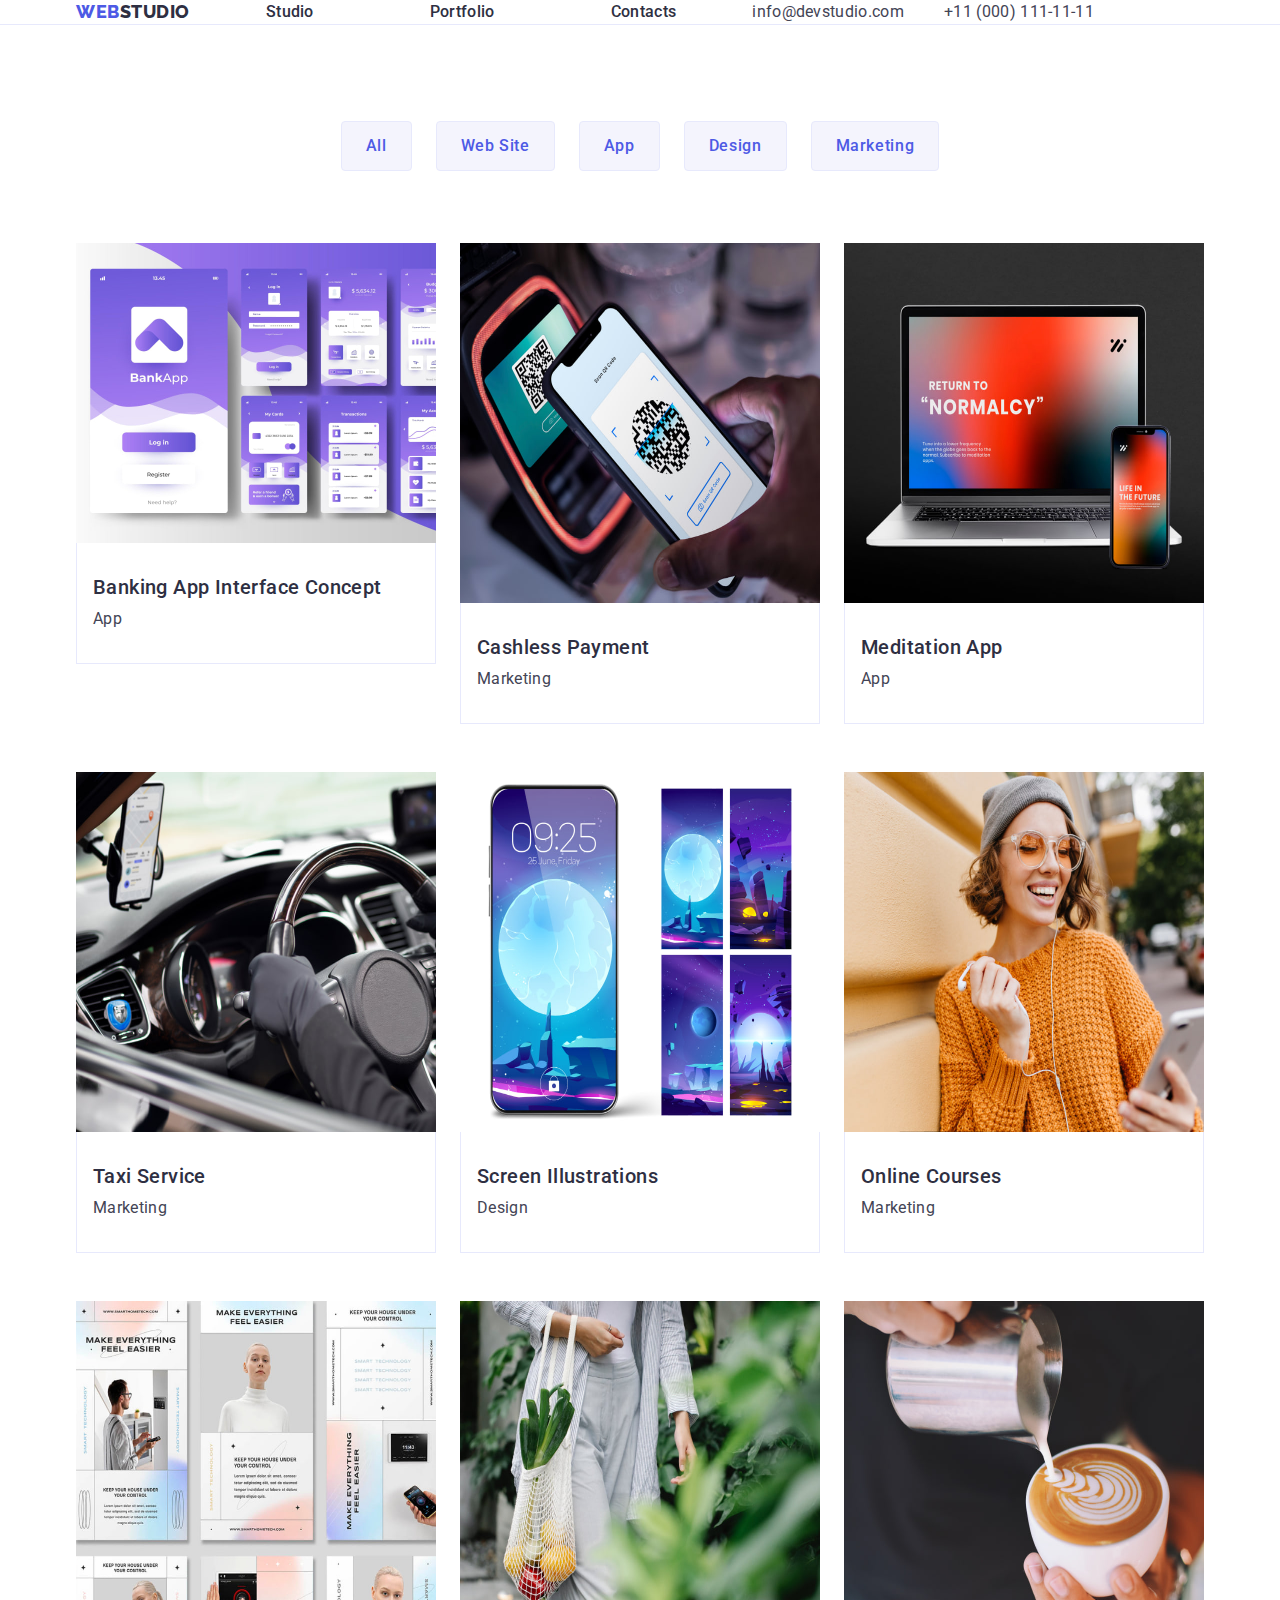
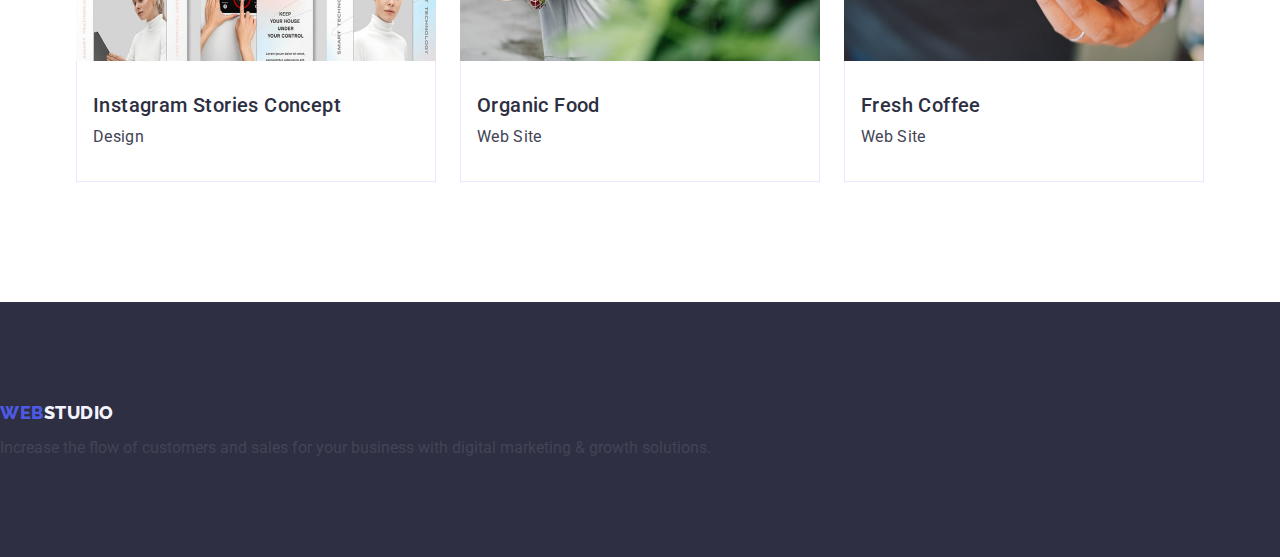
==== portfolio.html @ 80052403 "1" ====
<!DOCTYPE html>
<html lang="en">
    <head>
        <meta charset="UTF-8">
        <meta http-equiv="X-UA-Compatible" content="IE=edge">
        <meta name="viewport" content="width=device-width, initial-scale=1.0">
        <title>WebStudio</title>

        <link rel="preconnect" href="https://fonts.googleapis.com">
        <link rel="preconnect" href="https://fonts.gstatic.com" crossorigin>
        <link href="https://fonts.googleapis.com/css2?family=Raleway:ital,wght@0,800;1,800&family=Roboto:ital,wght@0,400;0,500;0,700;0,900;1,400;1,500;1,700;1,900&display=swap" rel="stylesheet">
        
        <link rel="stylesheet" href="https://cdnjs.cloudflare.com/ajax/libs/modern-normalize/1.1.0/modern-normalize.min.css"
            integrity="sha512-wpPYUAdjBVSE4KJnH1VR1HeZfpl1ub8YT/NKx4PuQ5NmX2tKuGu6U/JRp5y+Y8XG2tV+wKQpNHVUX03MfMFn9Q=="
            crossorigin="anonymous" referrerpolicy="no-referrer" />
            
        <link rel="stylesheet" href="https://cdn.jsdelivr.net/npm/modern-normalize@1.1.0/modern-normalize.min.css" />
        <link rel="stylesheet" href="./css/style.css">
        

    </head>
    <body> 
        <!--Header-->
        <header class="logo-header">
            
                <div class="container-nav container">
                    <nav class="navigation">
                        <a href="./index.html" class="logo-header-link link">Web<span class="logo-header-blue">Studio</span></a>
                        <ul class="header-list">
                            <li><a href="./index.html" class="link-menu link">Studio</a></li>
                            <li><a href="./portfolio.html" class="link-menu link">Portfolio</a></li>
                            <li><a href="" class="link-menu link">Contacts</a></li>
                        </ul>
                    </nav>
                    <address class="contact-list">
                        <ul class="header-list">
                            <li><a href="mailto:info@devstudio.com" class="link-contact link">info@devstudio.com</a></li>
                            <li><a href="tel:+110001111111" class="link-contact link">+11 (000) 111-11-11</a></li>
                        </ul>
                    </address>
                </div>
               
        </header>
        <main>
            <!--Section-->
            <section class="section-mt">
                <div class="container">
                    <!--FilterS-->
                    <h1 hidden>Filters</h1>
                    <ul class="section-mt-list">
                        <li><button class="filter-btn-active" type="button">All</button></li>
                        <li><button class="filter-btn-active" type="button">Web Site</button></li>
                        <li><button class="filter-btn-active" type="button">App</button></li>
                        <li><button class="filter-btn-active" type="button">Design</button></li>
                        <li><button class="filter-btn-active" type="button">Marketing</button></li>
                    </ul>
                    <ul class="section-mw-list">
                                <li class="app-item">
                                    <a href="" class="link"><img src="./images/app.jpg" alt="Banking App Interface Concept" width="360" class="filters-list">
                                        <div class="app-container">
                                            <h2 class="list-text">Banking App Interface Concept</h2>
                                            <p class="list-name">App</p>
                                        </div>
                                    </a>
                                </li>
                        
                        <li class="app-item">
                            <a href="" class="link"><img src="./images/orkod.jpg" alt="Cashless Payment" width="360" height="360" class="filters-list">
                               <div class="app-container">
                                    <h2 class="list-text">Cashless Payment</h2>
                                    <p class="list-name">Marketing</p>
                                </div>
                            </a>
                    
                        </li>
                
                        <li class="app-item">
                            <a href="" class="link"><img src="./images/site.jpg" alt="Meditation App" width="360" height="360" class="filters-list">
                                <div class="app-container">
                                    <h2 class="list-text">Meditation App</h2>
                                    <p class="list-name">App</p>
                                </div>
                            </a>
                        </li>
                    
                        <li class="app-item">
                            <a href="" class="link"><img src="./images/car.jpg" alt="Taxi Service" width="360" height="360" class="filters-list">
                                <div class="app-container">
                                    <h2 class="list-text">Taxi Service</h2>
                                    <p class="list-name">Marketing</p>
                                </div>    
                            </a>
                        </li>


                        <li class="app-item">
                            <a href="" class="link"><img src="./images/wallpaper.jpg" alt="Screen Illustrations" width="360" height="360" class="filters-list">
                                <div class="app-container">
                                    <h2 class="list-text">Screen Illustrations</h2>
                                    <p class="list-name">Design</p>
                                </div>
                            </a>
                        </li>


                        <li class="app-item">
                            <a href="" class="link"><img src="./images/music.jpg" alt="Online Courses" width="360" height="360" class="filters-list">
                                <div class="app-container">
                                    <h2 class="list-text">Online Courses</h2>
                                    <p class="list-name">Marketing</p>
                                </div>
                        </a>
                        </li>

                        <li class="app-item">
                            <a href="" class="link"><img src="./images/AiChat.jpg" alt="Instagram Stories Concept" width="360" height="360" class="filters-list">
                                <div class="app-container">
                                    <h2 class="list-text">Instagram Stories Concept</h2>
                                    <p class="list-name">Design</p>
                                </div>
                            </a>
                        </li>

                        <li class="app-item">
                            <a href="" class="link"><img src="./images/fruit.jpg" alt="Organic Food" width="360" height="360" class="filters-list">
                                <div class="app-container">
                                    <h2 class="list-text">Organic Food</h2>
                                    <p class="list-name">Web Site</p>
                                </div>
                    </a>
                        </li>

                        <li class="app-item">
                            <a href="" class="link"><img src="./images/coffe.jpg" alt="Fresh Coffee" width="360" height="360" class="filters-list">
                                <div class="app-container">
                                    <h2 class="list-text">Fresh Coffee</h2>
                                    <p class="list-name">Web Site</p>
                                </div>
                            </a>
                        </li>
                    </ul>
                </div>
            </section>

        </main>
        <!--Footer-->
        <footer class="footer">
            
                <a href="./index.html" class="logo-link link">Web<span class="logo-text">Studio</span></a>
                <p>Increase the flow of customers and sales for your business with digital marketing & growth solutions.</p>

        </footer>

    </body>
</html>
---- css/style.css ----
:root {
    --main-bg-color: #FFFFFF;
    --main-pg-color: #4d5ae5;
    --main-vg-color: #2e2f42;
    --main-mg-color: #434455;
    --second-background-color: #404bbf;
    --main-ag-color: #F4F4FD;
}

body {
    font-family: "Roboto", sans-serif;
    color: #434455;
    background-color: var(--main-bg-color);
}

 ul {
     padding-left: 0;
 }
* {
    margin: 0;
}
.list {
    list-style: none;
}

img {
    display: block;
}

/* WebStudio */

/* Header */

    .header {
        border-bottom: 1px solid #e7e9fc;
    
    }

    .container-nav{
        display: flex;
    }
    .container {
        
        width: 1158px;
        padding: 0 15px;
        margin: 0 auto;
       
    }

    
    
    .navigation {
        display: flex;
        align-items: center;
    }

    .logo-header-link{
        font-family: "Raleway", sans-serif;
        font-weight: 800;
        font-size: 18px;
        line-height: 1.17;
        letter-spacing: 0.03em;
        text-transform: uppercase;
        color: var(--main-pg-color);
        text-decoration: none; 
        margin-right: 76px;
    }

   
    .logo-header-blue{
        text-decoration: none;
        color: var(--main-vg-color);
        
    }

    .link-menu{
        font-weight: 500;
        font-size: 16px;
        line-height: 1.5;
        letter-spacing: 0.02em;
        color: var(--main-vg-color);
        text-decoration: none;
        padding: 24px 0;
        margin-right: 76px;
    }

    .link-menu:hover,
    .link-menu:focus{
        color: var(--second-background-color);
    }

    .contact-list {
        font-style: normal;
    }
    
    .header-list {
        list-style: none;
        display: flex;
        gap: 40px;
    }

    .link-contact {
        color: var(--main-vg-color);
        text-decoration: none;
        line-height: 1.5;
        letter-spacing: 0.02em;
        color: var(--main-mg-color);
    }
    
    .link-contact:hover,
    .link-contact:focus{
        color: var(--second-background-color);
    }
    

/* Section-1 */
    .section-mc {
        background-color: var(--main-vg-color);
        padding: 188px 0;
    }

    .section-header{
        font-size: 56px;
        line-height: 1.07;
        text-align: center;
        letter-spacing: 0.02em;
        color: #FFFFFF;
        max-width: 496px;
    }

    .filter-btn:hover,
    .filter-btn:focus {
        background-color: var(--second-background-color);
        color: var(--main-bg-color);
        cursor: pointer;
    }

    .filter-btn{
        font-family: "Roboto", sans-serif;
        font-weight: 500;
        font-size: 16px;
        line-height: 1.5;
        letter-spacing: 0.04em;
        background-color: #4D5AE5;
        color: #ffffff;
        min-width: 169px;
        height: 56px;
        border: none;
        border-radius: 4px;
        cursor: pointer;
        display: block;
    }

/* Section-2 */
    .section-md{
        padding: 120px 0;
    }

    .section-heading {
        font-size: 36px;
        line-height: 1.11;
        text-align: center;
        letter-spacing: 0.02em;
        text-transform: capitalize;
        color: var(--main-vg-color);
        margin-bottom: 72px;

    }

    .section-md-list{
        display: flex;
        gap: 24px;
        list-style: none;
    }

    .section-md-information{
        width: calc((100% - 72px) / 4);
    }

/* Section-3 */
    .section-ma{
        padding-bottom: 120px;
    }

    .section-ma-list{
        list-style: none;
        display: flex;
        gap: 24px;
    }

    .section-ma-photos{
        width:calc((100% - 48px) / 3);
    }

/* Section-4 */
    .section-mr{
        background-color: var(--main-ag-color);
        padding: 120px 0;
    }

    .section-list-mr{
        list-style: none;
        display: flex;
            gap: 24px;
    }

    .rml{
        background-color: var(--main-bg-color);
        width: calc((100% - 72px) / 4);
        border-radius: 0px 0px 4px 4px;
    }

    .name-spec{
        padding: 32px 16px;
        border-radius: 0px 0px 4px 4px;
    }
    .name{
        font-weight: 500;
        font-size: 20px;
        line-height: 1.2;
        letter-spacing: 0.02em;
        color: var(--main-vg-color);
        margin-bottom: 8px;
        text-align: center;
    }

    .specialization{
        font-size: 16px;
        line-height: 1.5;
        letter-spacing: 0.02em; 
        text-align: center;
    }

    .photo {
        background-color: #FFFFFF;
    }

/* Portfolio */
   
    .logo-header{
        border-bottom: 1px solid #e7e9fc;
    }

    .section-mt{
        padding: 96px 0 120px;
    }

    .section-mt-list{
        display: flex;
        justify-content: center;
        gap: 24px;
        margin-bottom: 72px;
        list-style: none;
    }

    .section-mw-list{
        display: flex;
        flex-wrap: wrap;
        column-gap: 24px;
        row-gap: 48px;
        list-style: none;
    

    }

    .section-mq-filters{
        width: calc((100% - 48px) / 3);
    }
    
    .filter-btn-active {
        font-family: "Roboto", sans-serif;
        font-weight: 500;
        font-size: 16px;
        line-height: 1.5;
        letter-spacing: 0.04em;
        background-color: var(--main-ag-color);
        color: var(--main-pg-color);
        cursor: pointer;
        padding: 12px 24px;
        border: 1px solid #e7e9fc;
        border-radius: 4px;

    }

    .filter-btn-active:is(:hover, :focus) {
        color: #FFFFFF;
        background-color: var(--second-background-color, #404BBF);
        border: 1px solid transparent;
    }

    .app-item{
        width: calc((100% - 48px) / 3);
        
    }

    .app-container{
        padding: 32px 16px;
        border: 1px solid #e7e9fc;
        border-top: none;
    }
    
/* Img-(1-9)-Portfolio */

    a.link {
        text-decoration: none;
    }
    
    .list-text{
        font-weight: 500;
        font-size: 20px;
        line-height: 1.2;
        letter-spacing: 0.02em;
        color: var(--main-vg-color);
        margin-bottom: 8px;
    }

    .list-name{
        font-size: 16px;
        line-height: 1.5;
        letter-spacing: 0.02em;
        color: var(--main-mg-color);
    }



/* Section (2-3-4) heading */

    .mgpd{
        background-color: #FFFFFF;
    }


    
/* Footer-WebStudio-Portfolio*/
        .footer {
            background-color: var(--main-vg-color);
            padding: 100px 0;
            
        }

        
        .logo-link {
            display: inline-block;
            font-family: "Raleway", sans-serif;
            font-weight: 800;
            font-size: 18px;
            line-height: 1.17;
            letter-spacing: 0.03em;
            text-transform: uppercase;
            color: #4d5ae5;
            text-decoration: none;
            margin-bottom: 16px;
            text-decoration: none;
            
        }

        .logo-text {
            color:var(--main-ag-color);
            display: inline-block;
        }

        .logo-information{
            max-width: 264px;
            font-size: 16px;
            line-height: 24px;
            color: #F4F4FD;
        }
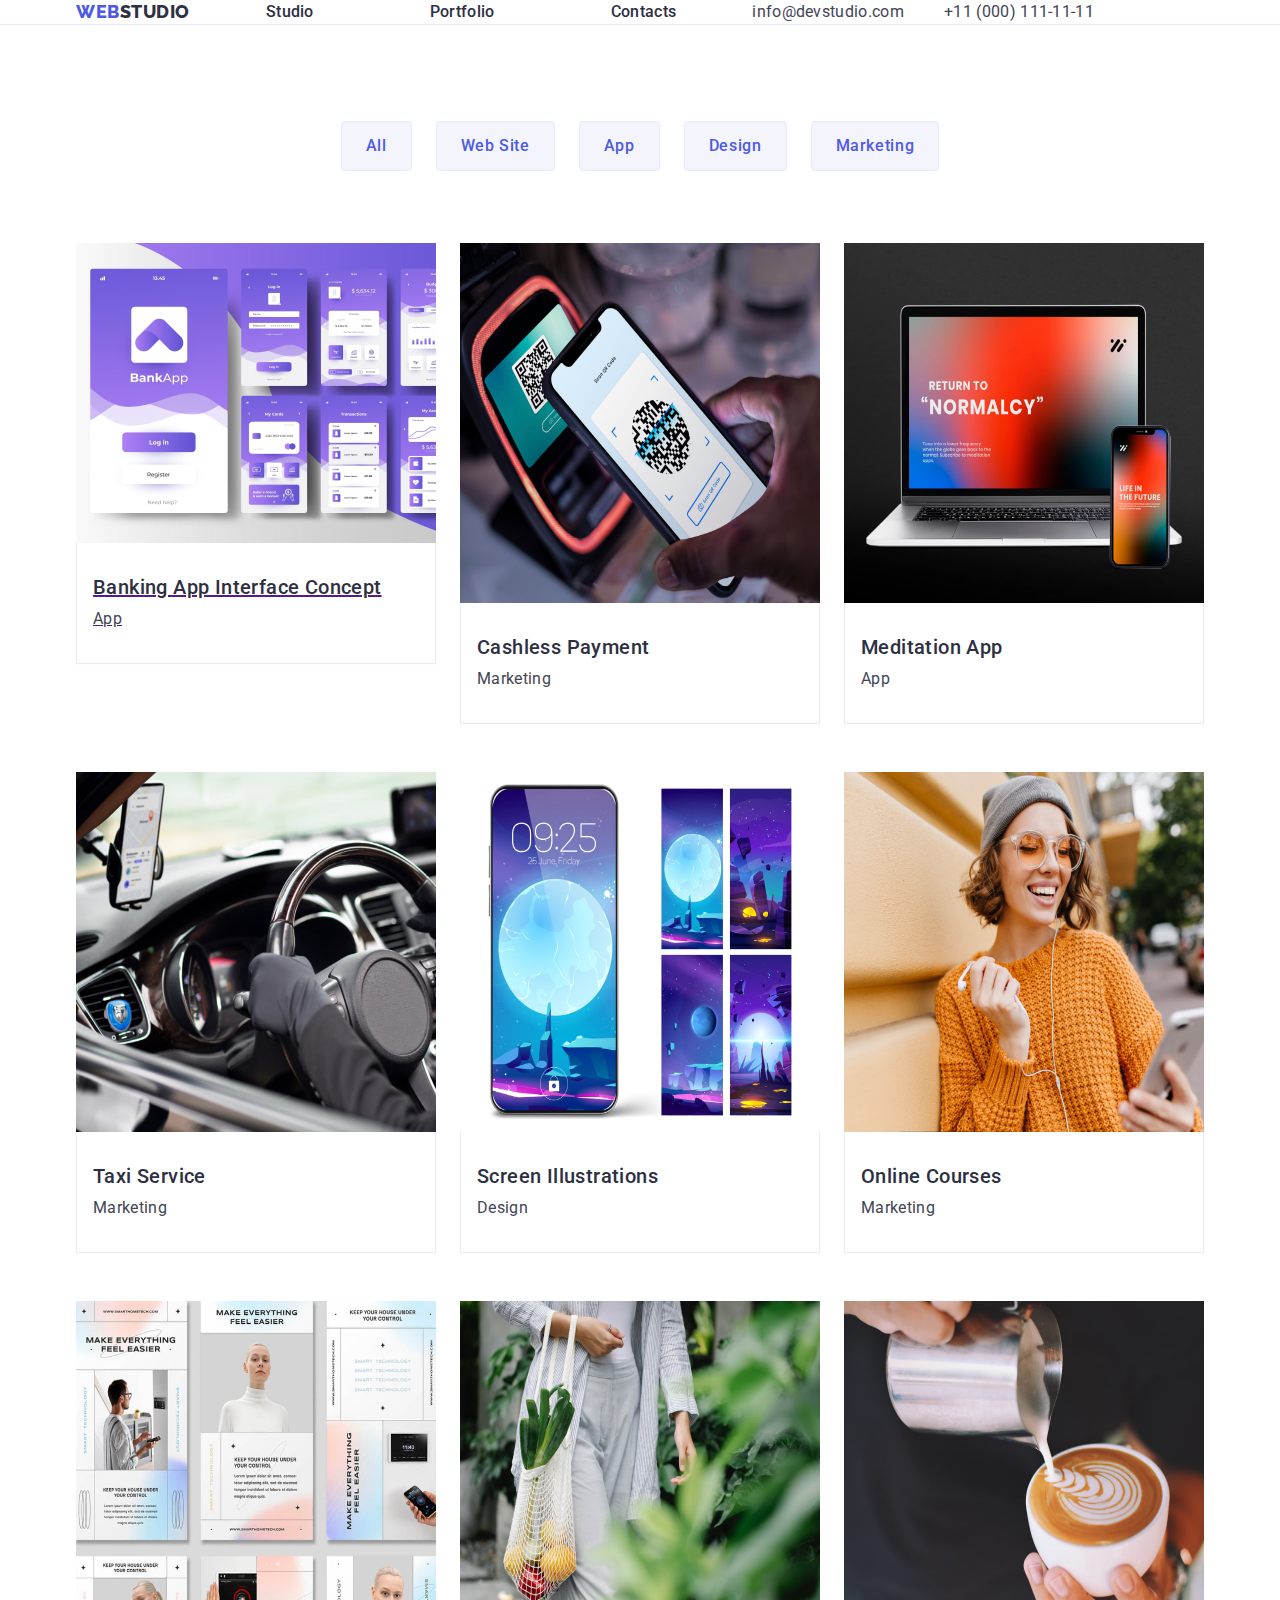
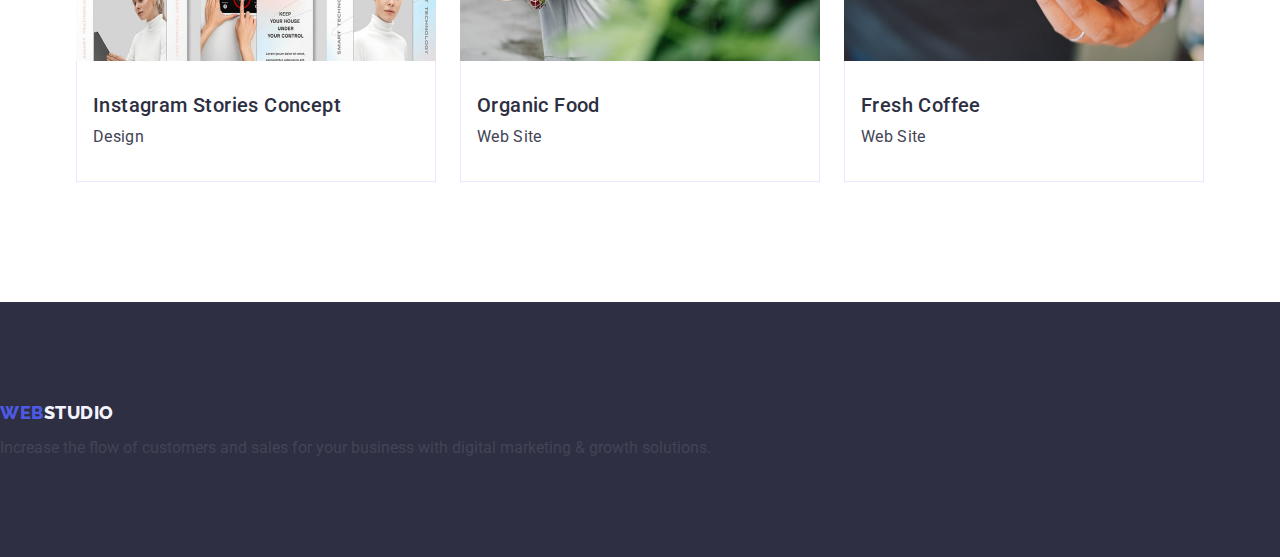
==== commit b5f3ccae: "Update portfolio.html" ====
--- a/portfolio.html
+++ b/portfolio.html
@@ -56,7 +56,7 @@
                     </ul>
                     <ul class="section-mw-list">
                                 <li class="app-item">
-                                    <a href="" class="link"><img src="./images/app.jpg" alt="Banking App Interface Concept" width="360" class="filters-list">
+                                    <a href="" class="link-search"><img src="./images/app.jpg" alt="Banking App Interface Concept" width="360" class="filters-list">
                                         <div class="app-container">
                                             <h2 class="list-text">Banking App Interface Concept</h2>
                                             <p class="list-name">App</p>
--- a/css/style.css
+++ b/css/style.css
@@ -33,6 +33,7 @@
 
     .header {
         border-bottom: 1px solid #e7e9fc;
+        box-shadow: 0px 2px 1px rgba(46, 47, 66, 0.08), 0px 1px 1px rgba(46, 47, 66, 0.16), 0px 1px 6px rgba(46, 47, 66, 0.08);
     
     }
 
@@ -117,6 +118,13 @@
     .section-mc {
         background-color: var(--main-vg-color);
         padding: 188px 0;
+        background-image: linear-gradient(rgba(46, 47, 66, 0.7),
+        rgba(46, 47, 66, 0.7)), 
+        url(../images/img-name.jpeg);
+        max-width: 1440px;
+        background-repeat: no-repeat;
+        background-position: center;
+        background-size: cover;
     }
 
     .section-header{
@@ -286,10 +294,18 @@
         color: #FFFFFF;
         background-color: var(--second-background-color, #404BBF);
         border: 1px solid transparent;
-    }
+        box-shadow: 0px 3px 1px rgba(0, 0, 0, 0.1), 0px 2px 1px rgba(0, 0, 0, 0.08), 0px 2px 2px rgba(0, 0, 0, 0.12);
+        
+    }
+
 
     .app-item{
         width: calc((100% - 48px) / 3);
+        
+    }
+
+    .filters-list{
+        display: block;
         
     }
 
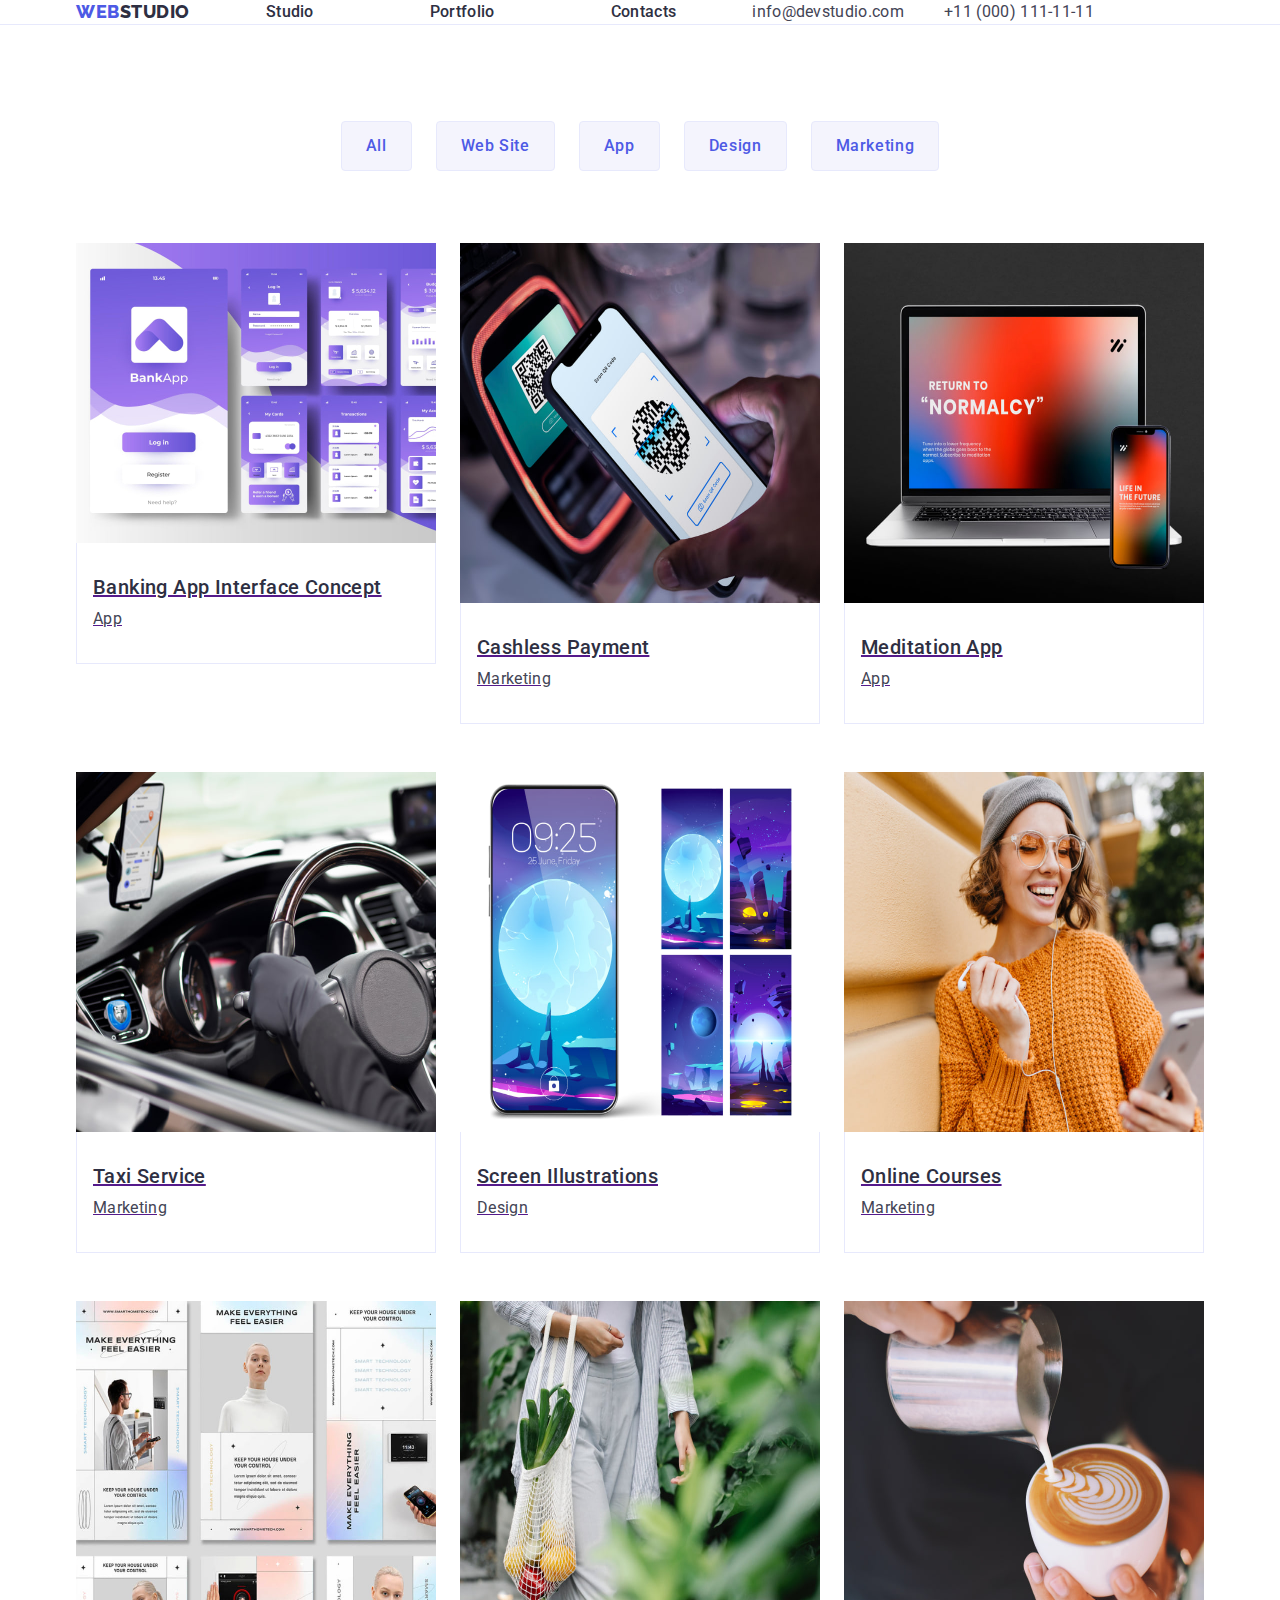
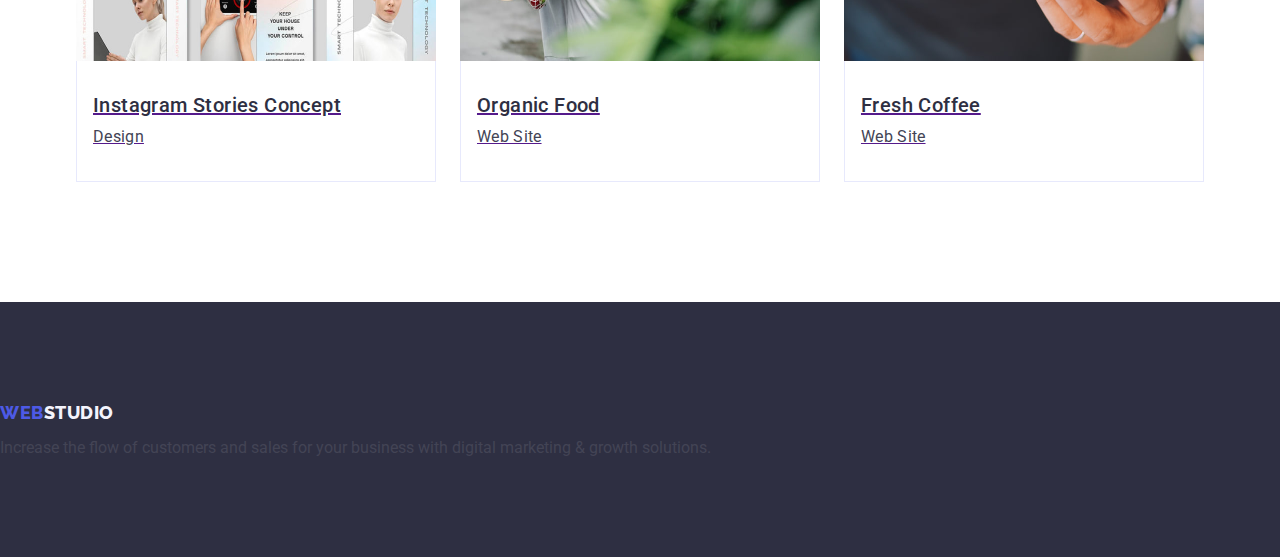
==== commit 5b95c1c3: "Update portfolio.html" ====
--- a/portfolio.html
+++ b/portfolio.html
@@ -65,7 +65,7 @@
                                 </li>
                         
                         <li class="app-item">
-                            <a href="" class="link"><img src="./images/orkod.jpg" alt="Cashless Payment" width="360" height="360" class="filters-list">
+                            <a href="" class="link-search"><img src="./images/orkod.jpg" alt="Cashless Payment" width="360" height="360" class="filters-list">
                                <div class="app-container">
                                     <h2 class="list-text">Cashless Payment</h2>
                                     <p class="list-name">Marketing</p>
@@ -75,7 +75,7 @@
                         </li>
                 
                         <li class="app-item">
-                            <a href="" class="link"><img src="./images/site.jpg" alt="Meditation App" width="360" height="360" class="filters-list">
+                            <a href="" class="link-search"><img src="./images/site.jpg" alt="Meditation App" width="360" height="360" class="filters-list">
                                 <div class="app-container">
                                     <h2 class="list-text">Meditation App</h2>
                                     <p class="list-name">App</p>
@@ -84,7 +84,7 @@
                         </li>
                     
                         <li class="app-item">
-                            <a href="" class="link"><img src="./images/car.jpg" alt="Taxi Service" width="360" height="360" class="filters-list">
+                            <a href="" class="link-search"><img src="./images/car.jpg" alt="Taxi Service" width="360" height="360" class="filters-list">
                                 <div class="app-container">
                                     <h2 class="list-text">Taxi Service</h2>
                                     <p class="list-name">Marketing</p>
@@ -94,7 +94,7 @@
 
 
                         <li class="app-item">
-                            <a href="" class="link"><img src="./images/wallpaper.jpg" alt="Screen Illustrations" width="360" height="360" class="filters-list">
+                            <a href="" class="link-search"><img src="./images/wallpaper.jpg" alt="Screen Illustrations" width="360" height="360" class="filters-list">
                                 <div class="app-container">
                                     <h2 class="list-text">Screen Illustrations</h2>
                                     <p class="list-name">Design</p>
@@ -104,7 +104,7 @@
 
 
                         <li class="app-item">
-                            <a href="" class="link"><img src="./images/music.jpg" alt="Online Courses" width="360" height="360" class="filters-list">
+                            <a href="" class="link-search"><img src="./images/music.jpg" alt="Online Courses" width="360" height="360" class="filters-list">
                                 <div class="app-container">
                                     <h2 class="list-text">Online Courses</h2>
                                     <p class="list-name">Marketing</p>
@@ -113,7 +113,7 @@
                         </li>
 
                         <li class="app-item">
-                            <a href="" class="link"><img src="./images/AiChat.jpg" alt="Instagram Stories Concept" width="360" height="360" class="filters-list">
+                            <a href="" class="link-search"><img src="./images/AiChat.jpg" alt="Instagram Stories Concept" width="360" height="360" class="filters-list">
                                 <div class="app-container">
                                     <h2 class="list-text">Instagram Stories Concept</h2>
                                     <p class="list-name">Design</p>
@@ -122,7 +122,7 @@
                         </li>
 
                         <li class="app-item">
-                            <a href="" class="link"><img src="./images/fruit.jpg" alt="Organic Food" width="360" height="360" class="filters-list">
+                            <a href="" class="link-search"><img src="./images/fruit.jpg" alt="Organic Food" width="360" height="360" class="filters-list">
                                 <div class="app-container">
                                     <h2 class="list-text">Organic Food</h2>
                                     <p class="list-name">Web Site</p>
@@ -131,7 +131,7 @@
                         </li>
 
                         <li class="app-item">
-                            <a href="" class="link"><img src="./images/coffe.jpg" alt="Fresh Coffee" width="360" height="360" class="filters-list">
+                            <a href="" class="link-search"><img src="./images/coffe.jpg" alt="Fresh Coffee" width="360" height="360" class="filters-list">
                                 <div class="app-container">
                                     <h2 class="list-text">Fresh Coffee</h2>
                                     <p class="list-name">Web Site</p>
--- a/css/style.css
+++ b/css/style.css
@@ -304,9 +304,15 @@
         
     }
 
+    .link-search{
+        display: block;
+    }
+    .link-search:is(:hover, :focus){
+        box-shadow: 0px 1px 6px rgba(46, 47, 66, 0.08), 0px 1px 1px rgba(46, 47, 66, 0.16), 0px 2px 1px rgba(46, 47, 66, 0.08);
+    }
     .filters-list{
         display: block;
-        
+
     }
 
     .app-container{
